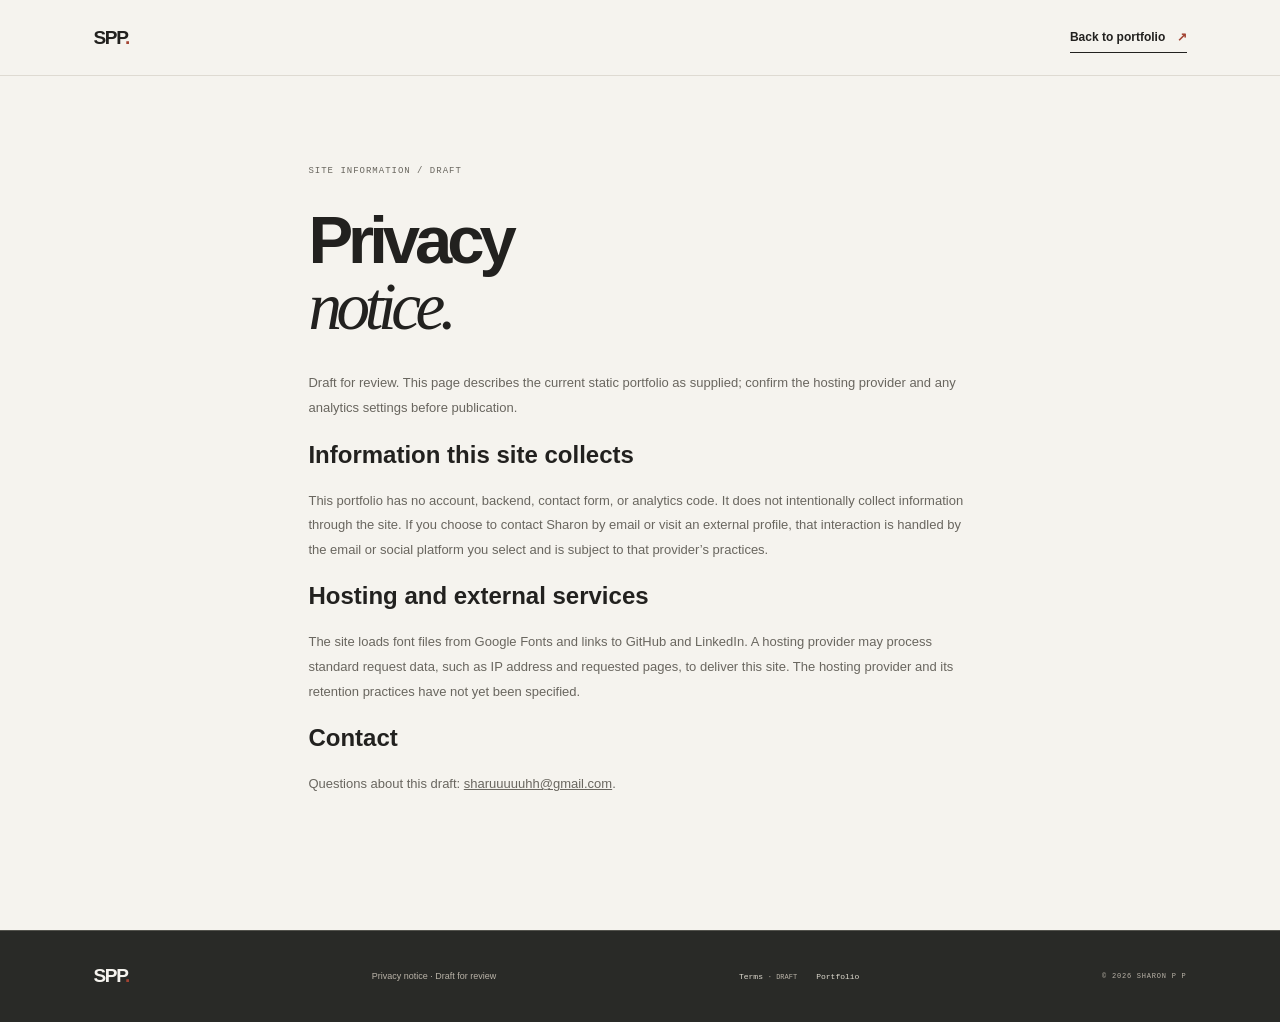
==== privacy.html @ 8eb9c150 "Build Sharon P P portfolio website" ====
<!doctype html>
<html lang="en"><head><meta charset="utf-8"><meta name="viewport" content="width=device-width, initial-scale=1"><meta name="theme-color" content="#f5f3ee"><title>Privacy — Sharon P P</title><link rel="stylesheet" href="styles.css"></head><body><header class="site-header"><a class="wordmark" href="index.html">SPP<span>.</span></a><a class="nav-cta" href="index.html">Back to portfolio <span aria-hidden="true">↗</span></a></header><main class="section-wrap" style="padding-top:90px;padding-bottom:120px;max-width:850px"><p class="eyebrow">SITE INFORMATION / DRAFT</p><h1 class="section-title">Privacy<br><span class="serif-accent">notice.</span></h1><p style="margin-top:32px;font-size:13px;line-height:1.9;color:#69665f">Draft for review. This page describes the current static portfolio as supplied; confirm the hosting provider and any analytics settings before publication.</p><h2>Information this site collects</h2><p style="font-size:13px;line-height:1.9;color:#69665f">This portfolio has no account, backend, contact form, or analytics code. It does not intentionally collect information through the site. If you choose to contact Sharon by email or visit an external profile, that interaction is handled by the email or social platform you select and is subject to that provider’s practices.</p><h2>Hosting and external services</h2><p style="font-size:13px;line-height:1.9;color:#69665f">The site loads font files from Google Fonts and links to GitHub and LinkedIn. A hosting provider may process standard request data, such as IP address and requested pages, to deliver this site. The hosting provider and its retention practices have not yet been specified.</p><h2>Contact</h2><p style="font-size:13px;line-height:1.9;color:#69665f">Questions about this draft: <a href="mailto:sharuuuuuhh@gmail.com" style="text-decoration:underline">sharuuuuuhh@gmail.com</a>.</p></main><footer class="site-footer"><a class="wordmark footer-mark" href="index.html">SPP<span>.</span></a><span class="footer-copy">Privacy notice · Draft for review</span><div class="footer-links"><a href="terms.html">Terms <small>· DRAFT</small></a><a href="index.html">Portfolio</a></div><span class="copyright">© 2026 SHARON P P</span></footer></body></html>
---- styles.css ----
:root{color-scheme:light;--paper:#f5f3ee;--paper-deep:#eae7df;--ink:#22211f;--muted:#69665f;--line:#d9d5cc;--accent:#a34332;--accent-dark:#853624;--serif:Georgia,'Times New Roman',serif;--sans:'Manrope',Arial,sans-serif;--mono:'DM Mono','Courier New',monospace;--content:1160px;--gutter:clamp(24px,7.3vw,112px)}*{box-sizing:border-box}html{scroll-behavior:smooth;scroll-padding-top:86px}body{margin:0;background:var(--paper);color:var(--ink);font-family:var(--sans);-webkit-font-smoothing:antialiased}a{color:inherit;text-decoration:none}a:focus-visible,button:focus-visible{outline:3px solid var(--accent);outline-offset:4px}.skip-link{position:fixed;left:16px;top:10px;z-index:20;transform:translateY(-160%);background:var(--ink);color:var(--paper);padding:12px}.skip-link:focus{transform:none}.site-header{height:76px;position:sticky;top:0;z-index:10;background:rgba(245,243,238,.96);border-bottom:1px solid rgba(217,213,204,.8);display:flex;align-items:center;justify-content:space-between;padding:0 var(--gutter);backdrop-filter:blur(10px)}.wordmark{font-size:19px;font-weight:800;letter-spacing:-1.3px}.wordmark span{color:var(--accent)}.main-nav{display:flex;gap:36px;margin-left:68px}.main-nav a,.nav-cta{font-size:12px;font-weight:650}.main-nav a{color:var(--muted);transition:color .2s}.main-nav a:hover,.footer-links a:hover{color:var(--accent)}.nav-cta{border-bottom:1px solid var(--ink);padding:8px 0}.nav-cta span{margin-left:8px;color:var(--accent)}.section-wrap{max-width:calc(var(--content) + 2 * var(--gutter));margin-inline:auto;padding-inline:var(--gutter)}.hero{position:relative;min-height:650px;padding-top:104px;padding-bottom:82px;display:grid;grid-template-columns:1.03fr .97fr;align-items:center;column-gap:42px}.hero-copy{position:relative;z-index:2}.eyebrow,.section-kicker,.hero-foot,.art-coordinate,.art-label,.art-index,.visual-caption,.project-category,.project-state,.project-facts dt,.project-footnote,.board-overline,.board-foot,.map-top,.map-bottom,.map-stop,.copyright,.contact-side>span,.contact-side>a{font-family:var(--mono);font-size:9px;letter-spacing:.11em}.eyebrow{display:flex;align-items:center;gap:10px;color:var(--muted);margin:0 0 31px}.availability-dot{width:7px;height:7px;background:#5d7755;border-radius:50%}.eyebrow-index{margin-left:auto;color:#9d978c}.hero h1,.section-title,.contact h2{letter-spacing:-.075em;line-height:.98;font-weight:650}.hero h1{font-size:clamp(57px,7.3vw,100px);margin:0}.serif-accent{font-family:var(--serif);font-style:italic;font-weight:400;letter-spacing:-.08em}.hero-intro{max-width:400px;font-size:15px;line-height:1.8;color:var(--muted);margin:27px 0 24px}.hero-actions{display:flex;align-items:center;gap:25px}.button{min-height:48px;display:inline-flex;align-items:center;justify-content:center;gap:20px;padding:0 19px;font-size:12px;font-weight:700;transition:background .2s,color .2s,transform .2s}.button:hover{transform:translateY(-2px)}.button-dark{background:var(--ink);color:var(--paper)}.button-dark:hover{background:var(--accent-dark)}.text-link{font-size:11px;font-weight:650;border-bottom:1px solid var(--line);padding:11px 0}.text-link span{margin-left:8px;color:var(--accent)}.resume-note{display:flex;align-items:center;gap:11px;margin:25px 0 0}.resume-link{padding:0;border:0;background:none;border-bottom:1px solid var(--line);color:var(--muted);font:600 10px var(--sans);cursor:pointer;min-height:28px}.resume-link span{color:var(--accent)}.resume-small{font:9px var(--mono);color:#928d83}.hero-art{height:400px;position:relative;display:flex;align-items:center;justify-content:center}.art-frame{width:min(100%,440px);height:350px;background:#e8e5dd;border:1px solid #d9d5cc;position:relative;overflow:hidden}.art-frame:before,.art-frame:after{content:'';position:absolute;background:#d1ccc1}.art-frame:before{width:1px;height:100%;left:50%}.art-frame:after{height:1px;width:100%;top:50%}.art-coordinate{position:absolute;top:19px;left:20px;z-index:1;color:#777168;font-size:8px}.art-core{position:absolute;width:196px;height:196px;left:50%;top:50%;transform:translate(-50%,-50%);display:grid;place-items:center}.core-ring{position:absolute;border:1px solid rgba(163,67,50,.4);border-radius:50%}.ring-one{inset:0;border-right-color:var(--accent);border-bottom-color:transparent;transform:rotate(-26deg)}.ring-two{inset:17px;border-color:rgba(34,33,31,.23);border-left-color:var(--accent);transform:rotate(23deg)}.core-center{font-size:48px;font-weight:750;letter-spacing:-.11em}.core-center span{font:italic 32px var(--serif);color:var(--accent);padding:0 2px}.core-tick{position:absolute;background:var(--accent);width:5px;height:5px;border-radius:50%}.tick-a{top:10px;left:44px}.tick-b{right:4px;top:79px}.tick-c{bottom:11px;left:83px}.tick-d{left:7px;bottom:68px}.art-line{position:absolute;height:1px;background:#a34332;opacity:.42;transform-origin:left}.art-line-one{width:112px;top:49px;right:10px;transform:rotate(132deg)}.art-line-two{width:105px;bottom:28px;left:20px;transform:rotate(-33deg)}.art-label,.art-index{position:absolute;color:#777168;font-size:7px;z-index:1}.label-build{top:54px;right:18px}.label-location{bottom:69px;left:19px}.art-caption{position:absolute;right:20px;bottom:18px;font:italic 15px/1.22 var(--serif);text-align:right}.art-index{bottom:20px;left:20px;font-size:7px}.hero-foot{position:absolute;bottom:26px;left:var(--gutter);right:var(--gutter);display:flex;justify-content:space-between;color:#858076;font-size:8px}.hero-foot a{color:var(--ink)}.hero-foot a span{color:var(--accent);margin-left:5px}.section-rule{border-top:1px solid var(--line)}.section-kicker{padding-top:21px;display:flex;justify-content:space-between;color:#817c72;font-size:8px}.section-kicker span:last-child{color:#a39d92}.about{padding-top:12px;padding-bottom:120px}.about-layout{display:grid;grid-template-columns:1fr .83fr;gap:90px;margin-top:78px}.section-title{font-size:clamp(40px,5.4vw,67px);margin:0}.about-body{padding-top:7px}.about-body>p,.community-intro{font-size:14px;line-height:1.95;color:var(--muted);margin:0 0 16px}.about-facts{margin-top:33px;border-top:1px solid var(--line)}.about-facts>div{display:grid;grid-template-columns:116px 1fr;gap:10px;padding:13px 0;border-bottom:1px solid var(--line);font-size:11px}.fact-label{font:8px var(--mono);letter-spacing:.1em;color:#878177}.about-facts small{font:9px var(--mono);color:var(--muted)}.skills{padding-top:12px;padding-bottom:120px}.skills-layout{display:grid;grid-template-columns:1fr 1fr;gap:80px;margin-top:76px}.skill-groups{border-top:1px solid var(--line)}.skill-group{display:grid;grid-template-columns:45px 1fr;gap:12px;padding:20px 0;border-bottom:1px solid var(--line)}.skill-number{font:9px var(--mono);color:var(--accent);padding-top:3px}.skill-group h3,.community-list h3{margin:0 0 8px;font-size:13px;font-weight:700}.skill-group p{margin:0;font-size:11px;line-height:1.8;color:var(--muted)}.skill-group p span{color:var(--accent);padding:0 2px}.work{padding-top:12px;padding-bottom:120px}.work-heading{display:grid;grid-template-columns:1fr .56fr;align-items:end;gap:50px;margin:72px 0 70px}.work-heading>p{font-size:13px;line-height:1.9;color:var(--muted);max-width:355px;margin:0 0 5px}.project{display:grid;grid-template-columns:1.08fr .82fr;gap:clamp(40px,7vw,94px);align-items:center;margin:0 0 112px}.project:last-child{margin-bottom:0}.project-visual{min-height:360px;display:flex;flex-direction:column;justify-content:center;padding:28px;position:relative;overflow:hidden}.sutra-visual{background:#e7e3d9}.mock-browser{width:100%;max-width:500px;margin:auto;background:#f7f5ef;border:1px solid #d7d2c7}.mock-top{height:37px;border-bottom:1px solid #dfdbd1;display:flex;align-items:center;justify-content:space-between;padding:0 13px;font:7px var(--mono);letter-spacing:.08em;color:#716d65}.mock-dots{color:#a44432;letter-spacing:2px}.sutra-screen{min-height:245px;display:grid;grid-template-columns:102px 1fr}.sutra-sidebar{padding:16px 12px;border-right:1px solid #e5e1d8;display:flex;flex-direction:column;gap:20px;color:#807b71;font:7px var(--mono)}.sutra-sidebar b{font:700 24px var(--sans);color:var(--accent)}.sutra-content{padding:24px 26px}.mock-label{font:7px var(--mono);color:#888278;letter-spacing:.12em}.sutra-content h3{font-size:32px;line-height:1.05;letter-spacing:-.07em;margin:16px 0 22px}.sutra-content h3 i{font:italic 28px var(--serif);color:var(--accent)}.sutra-modules{display:grid;gap:7px}.sutra-modules span{border-top:1px solid #dedacf;padding-top:7px;font:8px var(--mono);color:#6e695f}.visual-caption{position:absolute;left:28px;bottom:13px;color:#757066;font-size:7px}.project-detail{padding-block:8px}.project-topline{display:flex;align-items:center;justify-content:space-between;border-bottom:1px solid var(--line);padding-bottom:12px}.project-category,.project-state{font-size:8px;color:#807b72}.project-state{color:var(--accent-dark)}.project-detail>h3{font-size:49px;letter-spacing:-.09em;margin:20px 0 7px;font-weight:650}.project-summary{font:italic 22px/1.3 var(--serif);letter-spacing:-.025em;max-width:390px;margin:0 0 23px}.project-facts{margin:0}.project-facts>div{border-top:1px solid var(--line);padding:12px 0;display:grid;grid-template-columns:100px 1fr;gap:13px}.project-facts dt{color:#817b72;font-size:7px}.project-facts dd{margin:0;color:#555149;font-size:10px;line-height:1.7}.project-footnote{font-size:8px;color:#817b72;line-height:1.7;letter-spacing:.02em}.project-link{display:inline-block;margin-top:10px;border-bottom:1px solid #b8b1a5;padding-bottom:7px;font-size:10px;font-weight:700}.project-link span{color:var(--accent);padding-left:7px}.jarvis-visual{background:#292a27;color:#e9e5db}.jarvis-board{border:1px solid #53534d;padding:20px 22px;max-width:500px;width:100%;margin:auto;min-height:240px;display:flex;flex-direction:column;justify-content:space-between}.board-overline,.board-foot{color:#b7b2a5;font-size:7px}.board-flow{display:flex;align-items:center;justify-content:center;gap:10px}.board-node{border:1px solid #787168;padding:13px 10px;font:7px/1.7 var(--mono);text-align:center;color:#d8d2c6}.node-core{border-color:#b36b55}.node-core b{color:#e5a98f;font-weight:500}.node-connector{height:1px;background:#a24936;width:20px}.board-connector{height:1px;background:#a24936;width:23px;flex-shrink:0}.node-stack{display:grid;gap:7px}.node-stack .board-node{padding:7px 8px}.board-foot{display:flex;justify-content:space-between}.jarvis-visual .visual-caption{color:#b7b2a5}.thirakk-visual{background:#e7e9e4}.map-frame{width:100%;max-width:500px;margin:auto;background:#f2f2eb;border:1px solid #d0d3ca}.map-top,.map-bottom{height:35px;display:flex;align-items:center;justify-content:space-between;padding:0 12px;font-size:7px;color:#595c54}.sample-tag{color:var(--accent-dark);border:1px solid #bd8374;padding:4px 6px}.map-body{height:245px;position:relative;overflow:hidden;background:#e9ebe3}.map-svg{width:100%;height:100%;position:absolute;inset:0;fill:none;stroke:#cbd0c5;stroke-width:10;stroke-linecap:round}.map-svg .rail-line{stroke:#a84937;stroke-width:3;stroke-dasharray:5 6}.map-point{fill:#b6c3a1;stroke:#f2f2eb;stroke-width:3}.point-b{fill:#b3624c}.point-c{fill:#d4bc7a}.station{fill:#4d5149}.map-stop{position:absolute;font-size:7px;color:#55574f}.stop-a{left:12%;bottom:16%}.stop-b{right:13%;top:20%}.crowd-key{position:absolute;right:10px;bottom:10px;background:rgba(245,244,238,.95);padding:8px;display:flex;gap:9px;font:7px var(--mono);color:#5e5b53}.crowd-key i{display:inline-block;width:6px;height:6px;border-radius:50%;background:#b6c3a1;margin-right:3px}.crowd-key span:nth-child(2) i{background:#d4bc7a}.crowd-key span:nth-child(3) i{background:#b3624c}.community{padding-top:12px;padding-bottom:117px}.community-layout{display:grid;grid-template-columns:.84fr 1fr;gap:80px;margin-top:76px}.community-intro{max-width:340px;margin-top:19px}.community-list{border-top:1px solid var(--line)}.community-list article{display:grid;grid-template-columns:34px 1fr 18px;gap:10px;padding:23px 0;border-bottom:1px solid var(--line)}.community-number{font:9px var(--mono);color:var(--accent);padding-top:2px}.community-list h3{font-size:13px}.community-list article p{font:9px var(--mono);color:var(--accent-dark);margin:0 0 8px}.community-list article div>span{font-size:10px;line-height:1.7;color:var(--muted)}.community-mark{color:#898379}.contact{background:#292a27;color:#f5f3ee;max-width:none;padding:88px max(var(--gutter),calc((100% - var(--content))/2)) 25px}.contact-inner{max-width:var(--content);margin:auto}.contact .eyebrow{color:#b9b3a8}.contact h2{font-size:clamp(48px,7vw,83px);margin:34px 0 21px}.contact h2 .serif-accent{color:#d9a38e}.contact-inner>p:not(.eyebrow){font-size:13px;line-height:1.8;color:#c1bcb1;max-width:385px;margin-bottom:23px}.button-light{background:var(--paper);color:var(--ink)}.button-light:hover{background:#e9d5c9}.contact-side{max-width:var(--content);margin:87px auto 0;border-top:1px solid #53534d;padding-top:17px;display:flex;justify-content:space-between;align-items:center;gap:20px}.contact-side>span{color:#b9b3a8;font-size:7px}.contact-side>a{font-size:8px;color:#f2eee5}.contact-side>a span{color:#d9a38e;margin-left:8px}.site-footer{min-height:92px;background:#292a27;color:#f5f3ee;border-top:1px solid #53534d;padding:20px var(--gutter);display:flex;align-items:center;justify-content:space-between;gap:20px}.footer-mark{color:#f5f3ee}.footer-copy{font-size:9px;color:#b9b3a8}.footer-links{display:flex;gap:19px}.footer-links a,.copyright{font:8px var(--mono);color:#dedacf}.footer-links small{font-size:7px;color:#b9b3a8}.copyright{font-size:7px;color:#b9b3a8}.reveal{opacity:1;transform:none}.js-ready .reveal{opacity:0;transform:translateY(14px);transition:opacity .65s ease,transform .65s cubic-bezier(.2,.7,.2,1)}.js-ready .reveal.is-visible{opacity:1;transform:translateY(0)}
@media(max-width:760px){:root{--gutter:25px}.site-header{height:65px}.main-nav{gap:15px;margin-left:0}.main-nav a{font-size:10px}.main-nav a:last-child{display:none}.nav-cta{font-size:10px}.hero{min-height:0;padding-top:78px;padding-bottom:73px;grid-template-columns:1fr;gap:12px}.hero h1{font-size:clamp(62px,13vw,88px)}.hero-art{height:300px;margin:14px 0 4px}.art-frame{height:270px;width:min(100%,440px)}.hero-foot{bottom:22px;font-size:7px}.hero-foot span:last-child{display:none}.about,.skills,.work,.community{padding-bottom:83px}.about-layout,.skills-layout,.community-layout{grid-template-columns:1fr;gap:32px;margin-top:48px}.section-title{font-size:clamp(43px,10vw,60px)}.work-heading{grid-template-columns:1fr;gap:20px;margin:48px 0}.project{grid-template-columns:1fr;gap:28px;margin-bottom:75px}.project-visual{min-height:300px;padding:20px}.project-detail>h3{font-size:43px}.visual-caption{left:20px}.community-intro{margin-top:15px}.contact{padding-top:68px;padding-bottom:23px}.contact h2{font-size:clamp(48px,10vw,70px)}.contact-side{margin-top:62px;align-items:flex-start;flex-direction:column;gap:11px}.site-footer{flex-wrap:wrap;gap:14px 20px}.footer-links{order:3;width:100%;flex-wrap:wrap;gap:12px 18px}.copyright{margin-left:auto}}
@media(max-width:420px){:root{--gutter:19px}.wordmark{font-size:17px}.main-nav{gap:12px}.main-nav a{font-size:9px}.nav-cta{font-size:9px}.eyebrow{font-size:8px}.hero-actions{gap:18px}.button{padding-inline:14px}.hero-foot{font-size:6px}.section-kicker{font-size:7px}.section-kicker span:last-child{font-size:6px}.project-visual{min-height:255px}.sutra-screen{grid-template-columns:72px 1fr;min-height:213px}.sutra-content{padding:19px 15px}.sutra-sidebar{padding:13px 9px;font-size:6px;gap:17px}.sutra-content h3{font-size:29px}.board-flow{gap:5px}.board-connector{width:10px}.board-node{padding:10px 6px;font-size:6px}.node-stack .board-node{font-size:5px}.crowd-key{gap:5px;font-size:6px}.project-facts>div{grid-template-columns:83px 1fr;gap:8px}.project-facts dd{font-size:9px}.footer-copy{font-size:8px}}
@media(prefers-reduced-motion:reduce){html{scroll-behavior:auto}*,*::before,*::after{animation-duration:.01ms!important;animation-iteration-count:1!important;scroll-behavior:auto!important;transition-duration:.01ms!important}.reveal,.js-ready .reveal{opacity:1;transform:none}}
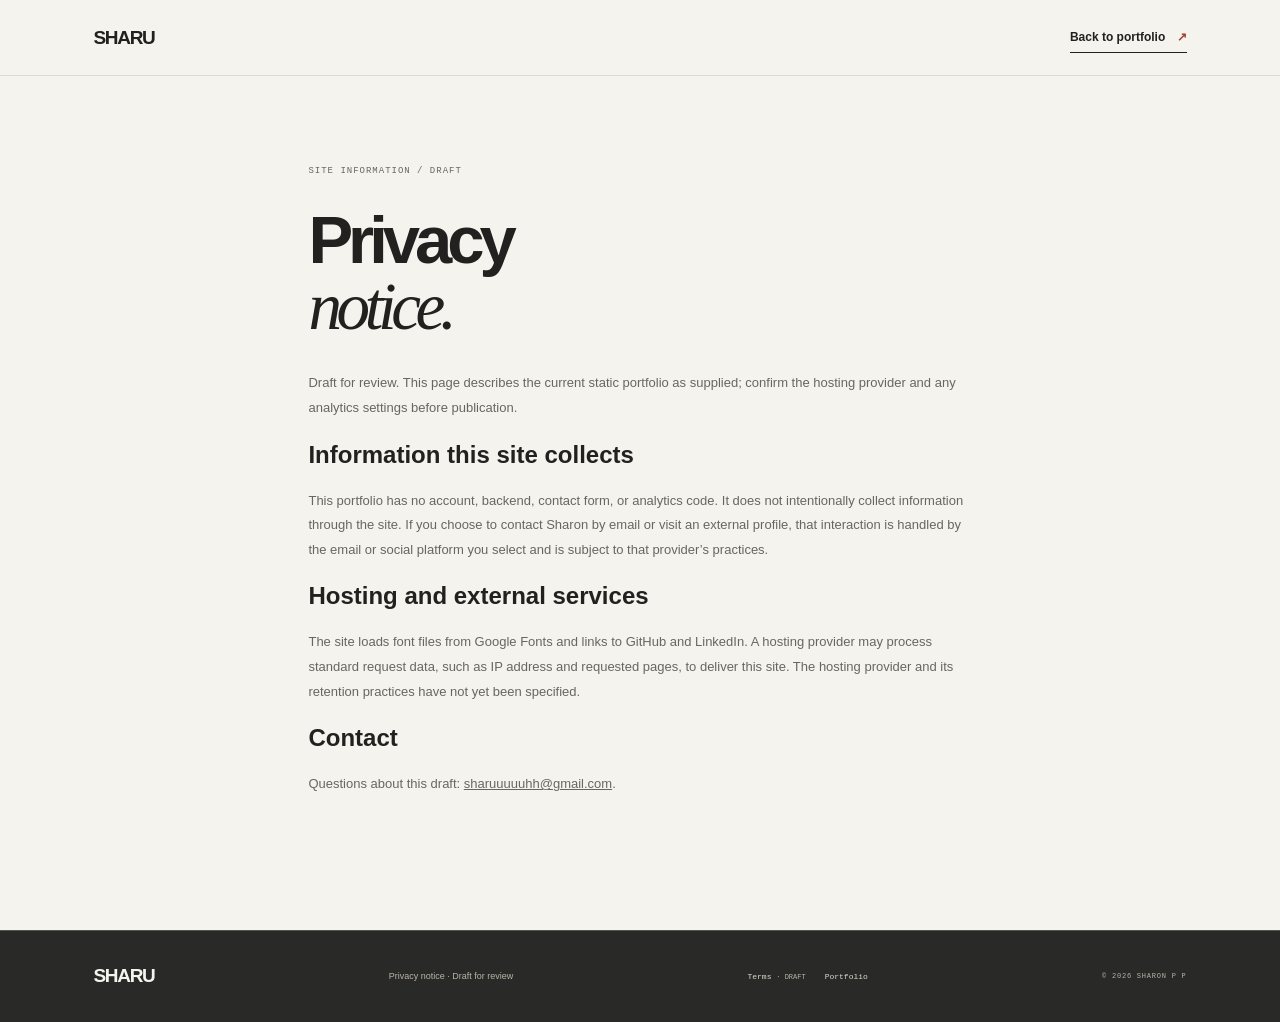
==== commit 1aabdd86: "Update portfolio wordmark to SHARU" ====
--- a/privacy.html
+++ b/privacy.html
@@ -1,2 +1,2 @@
 <!doctype html>
-<html lang="en"><head><meta charset="utf-8"><meta name="viewport" content="width=device-width, initial-scale=1"><meta name="theme-color" content="#f5f3ee"><title>Privacy — Sharon P P</title><link rel="stylesheet" href="styles.css"></head><body><header class="site-header"><a class="wordmark" href="index.html">SPP<span>.</span></a><a class="nav-cta" href="index.html">Back to portfolio <span aria-hidden="true">↗</span></a></header><main class="section-wrap" style="padding-top:90px;padding-bottom:120px;max-width:850px"><p class="eyebrow">SITE INFORMATION / DRAFT</p><h1 class="section-title">Privacy<br><span class="serif-accent">notice.</span></h1><p style="margin-top:32px;font-size:13px;line-height:1.9;color:#69665f">Draft for review. This page describes the current static portfolio as supplied; confirm the hosting provider and any analytics settings before publication.</p><h2>Information this site collects</h2><p style="font-size:13px;line-height:1.9;color:#69665f">This portfolio has no account, backend, contact form, or analytics code. It does not intentionally collect information through the site. If you choose to contact Sharon by email or visit an external profile, that interaction is handled by the email or social platform you select and is subject to that provider’s practices.</p><h2>Hosting and external services</h2><p style="font-size:13px;line-height:1.9;color:#69665f">The site loads font files from Google Fonts and links to GitHub and LinkedIn. A hosting provider may process standard request data, such as IP address and requested pages, to deliver this site. The hosting provider and its retention practices have not yet been specified.</p><h2>Contact</h2><p style="font-size:13px;line-height:1.9;color:#69665f">Questions about this draft: <a href="mailto:sharuuuuuhh@gmail.com" style="text-decoration:underline">sharuuuuuhh@gmail.com</a>.</p></main><footer class="site-footer"><a class="wordmark footer-mark" href="index.html">SPP<span>.</span></a><span class="footer-copy">Privacy notice · Draft for review</span><div class="footer-links"><a href="terms.html">Terms <small>· DRAFT</small></a><a href="index.html">Portfolio</a></div><span class="copyright">© 2026 SHARON P P</span></footer></body></html>
+<html lang="en"><head><meta charset="utf-8"><meta name="viewport" content="width=device-width, initial-scale=1"><meta name="theme-color" content="#f5f3ee"><title>Privacy — Sharon P P</title><link rel="stylesheet" href="styles.css"></head><body><header class="site-header"><a class="wordmark" href="index.html">SHARU</a><a class="nav-cta" href="index.html">Back to portfolio <span aria-hidden="true">↗</span></a></header><main class="section-wrap" style="padding-top:90px;padding-bottom:120px;max-width:850px"><p class="eyebrow">SITE INFORMATION / DRAFT</p><h1 class="section-title">Privacy<br><span class="serif-accent">notice.</span></h1><p style="margin-top:32px;font-size:13px;line-height:1.9;color:#69665f">Draft for review. This page describes the current static portfolio as supplied; confirm the hosting provider and any analytics settings before publication.</p><h2>Information this site collects</h2><p style="font-size:13px;line-height:1.9;color:#69665f">This portfolio has no account, backend, contact form, or analytics code. It does not intentionally collect information through the site. If you choose to contact Sharon by email or visit an external profile, that interaction is handled by the email or social platform you select and is subject to that provider’s practices.</p><h2>Hosting and external services</h2><p style="font-size:13px;line-height:1.9;color:#69665f">The site loads font files from Google Fonts and links to GitHub and LinkedIn. A hosting provider may process standard request data, such as IP address and requested pages, to deliver this site. The hosting provider and its retention practices have not yet been specified.</p><h2>Contact</h2><p style="font-size:13px;line-height:1.9;color:#69665f">Questions about this draft: <a href="mailto:sharuuuuuhh@gmail.com" style="text-decoration:underline">sharuuuuuhh@gmail.com</a>.</p></main><footer class="site-footer"><a class="wordmark footer-mark" href="index.html">SHARU</a><span class="footer-copy">Privacy notice · Draft for review</span><div class="footer-links"><a href="terms.html">Terms <small>· DRAFT</small></a><a href="index.html">Portfolio</a></div><span class="copyright">© 2026 SHARON P P</span></footer></body></html>
